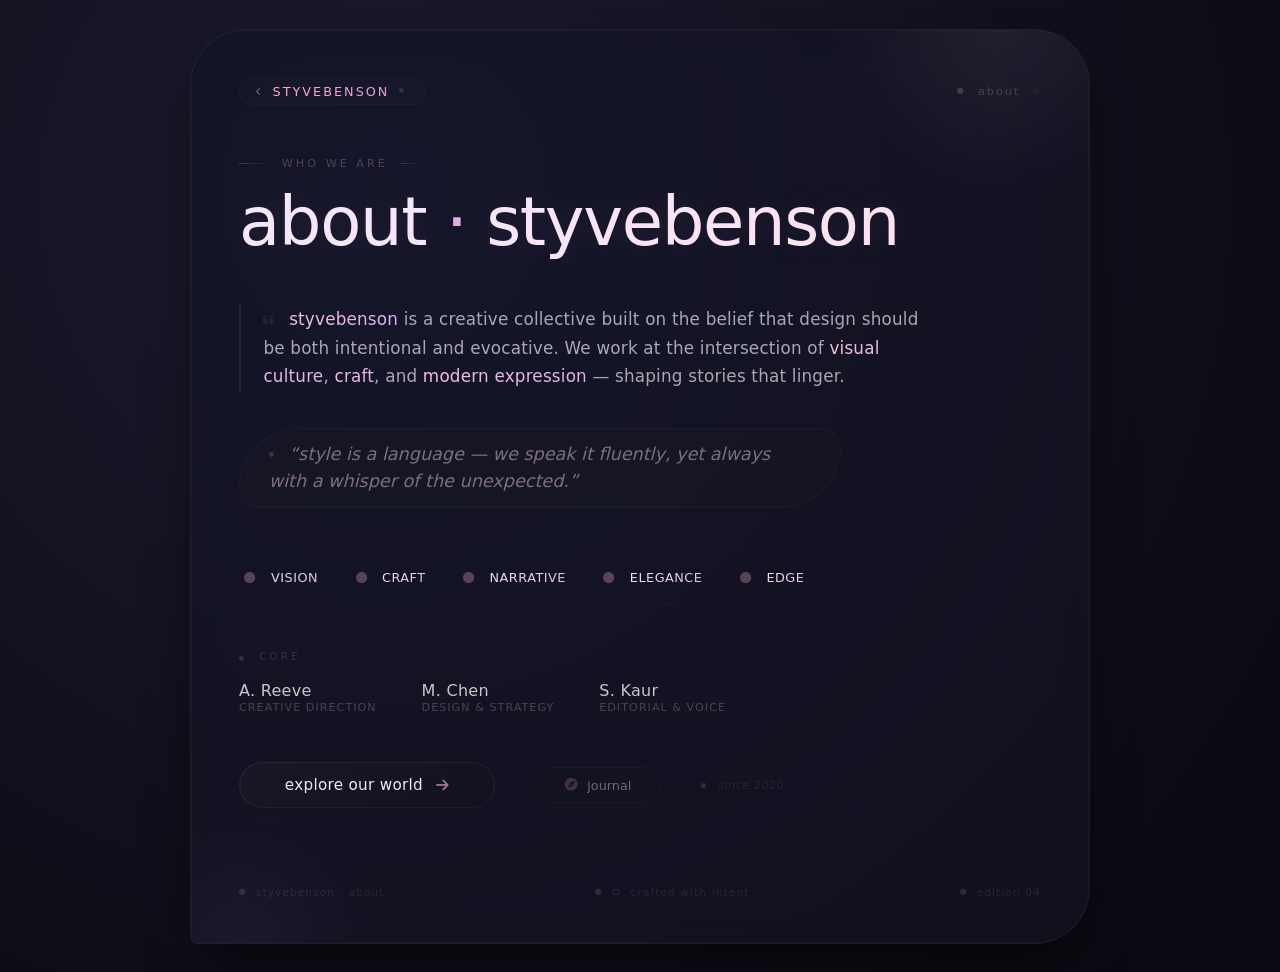
==== about.html @ 96b85b50 "my third website" ====
<!DOCTYPE html>
<html lang="en">
<head>
    <meta charset="UTF-8" />
    <meta name="viewport" content="width=device-width, initial-scale=1.0" />
    <title>styvebenson · about</title>
    <!-- Font Awesome for refined icons -->
    <link rel="stylesheet" href="https://cdnjs.cloudflare.com/ajax/libs/font-awesome/6.0.0-beta3/css/all.min.css" />
    <style>
        * {
            margin: 0;
            padding: 0;
            box-sizing: border-box;
        }

        body {
            font-family: 'Poppins', -apple-system, system-ui, 'Segoe UI', Roboto, sans-serif;
            min-height: 100vh;
            display: flex;
            align-items: center;
            justify-content: center;
            background: #0b0b0e;
            background: radial-gradient(circle at 30% 20%, #1a1a2e, #0a0a12 90%);
            padding: 1.8rem;
        }

        /* main card – glassmorphism, "styvebenson" signature */
        .about-card {
            max-width: 900px;
            width: 100%;
            background: rgba(20, 20, 33, 0.6);
            backdrop-filter: blur(14px) saturate(180%);
            -webkit-backdrop-filter: blur(14px) saturate(180%);
            border-radius: 3.5rem 3.5rem 3.5rem 0.5rem;
            border: 1px solid rgba(255, 215, 215, 0.06);
            box-shadow: 0 30px 60px -20px rgba(0, 0, 0, 0.8), 0 0 0 1px rgba(255, 215, 215, 0.02) inset;
            padding: 3rem 3rem 2.8rem;
            position: relative;
            overflow: hidden;
            animation: floatUp 0.9s cubic-bezier(0.16, 0.8, 0.2, 1) forwards;
            opacity: 0;
            transform: translateY(30px) scale(0.98);
        }

        @keyframes floatUp {
            0% { opacity: 0; transform: translateY(30px) scale(0.98); }
            100% { opacity: 1; transform: translateY(0) scale(1); }
        }

        /* decorative glow – "styvebenson" mood */
        .about-card::before {
            content: '';
            position: absolute;
            top: -20%;
            right: -10%;
            width: 350px;
            height: 350px;
            background: radial-gradient(circle, rgba(255, 180, 200, 0.08) 0%, rgba(255, 100, 150, 0) 70%);
            border-radius: 50%;
            pointer-events: none;
            z-index: 0;
        }

        .about-card::after {
            content: '';
            position: absolute;
            bottom: -15%;
            left: -10%;
            width: 280px;
            height: 280px;
            background: radial-gradient(circle, rgba(180, 150, 255, 0.06) 0%, rgba(100, 80, 200, 0) 70%);
            border-radius: 50%;
            pointer-events: none;
            z-index: 0;
        }

        .about-content {
            position: relative;
            z-index: 2;
        }

        /* ----- navigation / breadcrumb (styvebenson) ----- */
        .nav-instyle {
            display: flex;
            justify-content: space-between;
            align-items: center;
            flex-wrap: wrap;
            gap: 1rem 0.5rem;
            margin-bottom: 2.8rem;
        }

        .brand-home {
            display: inline-flex;
            align-items: center;
            gap: 0.6rem;
            font-size: 0.8rem;
            letter-spacing: 2px;
            text-transform: uppercase;
            color: rgba(255, 210, 210, 0.4);
            background: rgba(255, 255, 255, 0.01);
            padding: 0.3rem 1.2rem 0.3rem 1rem;
            border-radius: 60px;
            border: 1px solid rgba(255, 255, 255, 0.02);
            text-decoration: none;
            transition: all 0.2s ease;
        }

        .brand-home i {
            font-size: 0.6rem;
            color: rgba(255, 180, 180, 0.5);
        }

        .brand-home span {
            background: linear-gradient(135deg, #f7b0c0, #d9a0e0);
            -webkit-background-clip: text;
            -webkit-text-fill-color: transparent;
            font-weight: 500;
        }

        .brand-home:hover {
            background: rgba(255, 255, 255, 0.02);
            border-color: rgba(255, 180, 200, 0.08);
        }

        .page-indicator {
            font-size: 0.7rem;
            letter-spacing: 2px;
            color: rgba(255, 220, 230, 0.2);
            display: flex;
            align-items: center;
            gap: 0.8rem;
        }

        .page-indicator i {
            color: rgba(255, 180, 200, 0.2);
            font-size: 0.4rem;
        }

        /* ----- main about header ----- */
        .about-header {
            margin-bottom: 2.8rem;
        }

        .about-eyebrow {
            display: inline-flex;
            align-items: center;
            gap: 0.8rem;
            font-size: 0.7rem;
            letter-spacing: 3px;
            text-transform: uppercase;
            color: rgba(255, 200, 210, 0.25);
            margin-bottom: 1rem;
        }

        .about-eyebrow .line {
            width: 30px;
            height: 1px;
            background: linear-gradient(90deg, rgba(255, 200, 210, 0.2), transparent);
        }

        .about-title {
            font-size: clamp(2.8rem, 10vw, 4.2rem);
            font-weight: 500;
            line-height: 1.1;
            letter-spacing: -0.02em;
            background: linear-gradient(160deg, #f2e9ff, #ffe2ec);
            -webkit-background-clip: text;
            -webkit-text-fill-color: transparent;
            text-shadow: 0 0 30px rgba(255, 200, 220, 0.1);
            margin-bottom: 0.8rem;
        }

        .about-title i {
            font-style: normal;
            background: linear-gradient(135deg, #ffb3c6, #c8a8ff);
            -webkit-background-clip: text;
            -webkit-text-fill-color: transparent;
        }

        /* ----- description & quote ----- */
        .about-description {
            display: flex;
            flex-direction: column;
            gap: 1.8rem;
            margin: 1.8rem 0 2.4rem 0;
        }

        .about-text {
            font-size: 1.05rem;
            line-height: 1.7;
            color: rgba(240, 230, 235, 0.7);
            font-weight: 300;
            max-width: 85%;
            letter-spacing: 0.2px;
            border-left: 2px solid rgba(255, 200, 210, 0.08);
            padding-left: 1.4rem;
        }

        .about-text strong {
            color: rgba(255, 230, 240, 0.9);
            font-weight: 400;
            background: linear-gradient(135deg, #f7c0d0, #dbb0f0);
            -webkit-background-clip: text;
            -webkit-text-fill-color: transparent;
        }

        .about-quote {
            font-size: 1.1rem;
            line-height: 1.5;
            color: rgba(255, 220, 230, 0.45);
            font-weight: 300;
            font-style: italic;
            max-width: 75%;
            padding: 0.8rem 1.8rem;
            border-radius: 60px 20px 60px 20px;
            background: rgba(255, 255, 255, 0.01);
            border: 1px solid rgba(255, 215, 215, 0.03);
            backdrop-filter: blur(4px);
            margin: 0.5rem 0 0.2rem 0;
        }

        .about-quote i {
            color: rgba(255, 180, 200, 0.2);
            margin-right: 0.6rem;
        }

        /* ----- stat / pillars (styvebenson signature) ----- */
        .pillars {
            display: flex;
            flex-wrap: wrap;
            gap: 1.2rem 2rem;
            margin: 2.2rem 0 2.8rem 0;
            padding: 1.2rem 0;
            border-top: 1px solid rgba(255, 255, 255, 0.02);
            border-bottom: 1px solid rgba(255, 255, 255, 0.02);
        }

        .pillar-item {
            display: flex;
            align-items: center;
            gap: 0.6rem;
            color: rgba(255, 230, 235, 0.5);
            font-size: 0.8rem;
            letter-spacing: 0.5px;
            text-transform: uppercase;
        }

        .pillar-item i {
            color: rgba(255, 180, 200, 0.3);
            font-size: 0.7rem;
            width: 1.4rem;
            text-align: center;
        }

        .pillar-item span {
            background: linear-gradient(135deg, #f0e0e8, #dcc0e8);
            -webkit-background-clip: text;
            -webkit-text-fill-color: transparent;
            font-weight: 400;
        }

        /* ----- team / minimal grid (styvebenson) ----- */
        .team-section {
            margin: 2.4rem 0 1.6rem 0;
        }

        .team-label {
            font-size: 0.65rem;
            letter-spacing: 3px;
            text-transform: uppercase;
            color: rgba(255, 220, 230, 0.15);
            margin-bottom: 1.2rem;
        }

        .team-grid {
            display: flex;
            flex-wrap: wrap;
            gap: 1.8rem 2.8rem;
        }

        .team-member {
            display: flex;
            flex-direction: column;
            gap: 0.1rem;
        }

        .member-name {
            font-size: 1rem;
            color: rgba(255, 240, 245, 0.8);
            font-weight: 400;
            letter-spacing: 0.3px;
        }

        .member-role {
            font-size: 0.7rem;
            color: rgba(255, 200, 210, 0.25);
            letter-spacing: 1px;
            text-transform: uppercase;
        }

        /* ----- action / cta (styvebenson) ----- */
        .about-action {
            margin-top: 3rem;
            display: flex;
            flex-wrap: wrap;
            align-items: center;
            gap: 1.8rem 2.5rem;
        }

        .btn-about {
            background: rgba(255, 215, 225, 0.03);
            backdrop-filter: blur(8px);
            border: 1px solid rgba(255, 215, 215, 0.08);
            padding: 0.8rem 2.8rem;
            border-radius: 80px;
            font-size: 0.95rem;
            font-weight: 400;
            letter-spacing: 0.3px;
            color: #f4eaf0;
            display: inline-flex;
            align-items: center;
            gap: 0.8rem;
            transition: all 0.25s ease;
            cursor: pointer;
            text-decoration: none;
            background: linear-gradient(145deg, rgba(40, 30, 50, 0.4), rgba(20, 15, 30, 0.5));
            border-bottom: 1px solid rgba(255, 200, 210, 0.05);
        }

        .btn-about i {
            font-size: 0.9rem;
            color: rgba(255, 180, 200, 0.6);
            transition: transform 0.2s ease;
        }

        .btn-about:hover {
            background: rgba(60, 45, 70, 0.4);
            border-color: rgba(255, 200, 210, 0.15);
            box-shadow: 0 8px 28px -8px #00000066, 0 0 0 1px rgba(255, 200, 210, 0.05) inset;
            transform: scale(1.01);
            color: #fff;
        }

        .btn-about:hover i {
            transform: translateX(4px);
            color: rgba(255, 200, 220, 0.9);
        }

        .btn-about-outline {
            background: transparent;
            border: 1px solid rgba(255, 255, 255, 0.03);
            padding: 0.6rem 1.8rem;
            border-radius: 80px;
            font-size: 0.8rem;
            color: rgba(255, 235, 240, 0.4);
            display: inline-flex;
            align-items: center;
            gap: 0.6rem;
            transition: all 0.2s ease;
            cursor: pointer;
            text-decoration: none;
            backdrop-filter: blur(4px);
        }

        .btn-about-outline i {
            color: rgba(255, 180, 200, 0.2);
        }

        .btn-about-outline:hover {
            background: rgba(255, 255, 255, 0.01);
            border-color: rgba(255, 200, 210, 0.08);
            color: rgba(255, 240, 245, 0.6);
        }

        /* ----- footer meta ----- */
        .about-meta {
            margin-top: 3.2rem;
            font-size: 0.65rem;
            letter-spacing: 1.2px;
            color: rgba(255, 220, 230, 0.1);
            border-top: 1px solid rgba(255, 255, 255, 0.01);
            padding-top: 1.6rem;
            display: flex;
            justify-content: space-between;
            flex-wrap: wrap;
            gap: 0.5rem;
        }

        .about-meta span {
            display: inline-flex;
            align-items: center;
            gap: 0.6rem;
        }

        .about-meta i {
            font-size: 0.4rem;
            color: rgba(255, 180, 200, 0.15);
        }

        /* ----- responsive adjustments ----- */
        @media (max-width: 650px) {
            .about-card {
                padding: 2rem 1.5rem;
                border-radius: 2.8rem 2.8rem 2.8rem 0.5rem;
            }
            .about-text {
                max-width: 100%;
                padding-left: 0.8rem;
                font-size: 1rem;
            }
            .about-quote {
                max-width: 100%;
                padding: 0.6rem 1.2rem;
                font-size: 1rem;
            }
            .about-title {
                font-size: 2.8rem;
            }
            .nav-instyle {
                flex-direction: column;
                align-items: flex-start;
                gap: 0.5rem;
            }
            .pillars {
                gap: 1rem;
            }
            .team-grid {
                gap: 1.2rem;
            }
            .about-action {
                flex-direction: column;
                align-items: flex-start;
                width: 100%;
            }
            .btn-about {
                width: 100%;
                justify-content: center;
            }
            .about-meta {
                flex-direction: column;
                align-items: flex-start;
            }
        }

        /* tiny glow dot */
        .glow-dot {
            display: inline-block;
            width: 5px;
            height: 5px;
            background: rgba(255, 180, 200, 0.15);
            border-radius: 50%;
            margin-right: 4px;
            box-shadow: 0 0 10px rgba(255, 180, 200, 0.1);
        }
    </style>
</head>
<body>
    <div class="about-card">
        <div class="about-content">

            <!-- navigation / breadcrumb -->
            <div class="nav-instyle">
                <a href="#" class="brand-home" style="cursor: pointer;">
                    <i class="fas fa-chevron-left" style="font-size: 0.5rem;"></i>
                    <span>styvebenson</span>
                    <i class="fas fa-circle" style="font-size: 0.3rem; opacity: 0.3;"></i>
                </a>
                <div class="page-indicator">
                    <i class="fas fa-circle"></i> about
                    <i class="fas fa-circle" style="opacity: 0.2;"></i>
                </div>
            </div>

            <!-- header -->
            <div class="about-header">
                <div class="about-eyebrow">
                    <span class="line"></span>
                    <span>who we are</span>
                    <span class="line" style="width: 20px;"></span>
                </div>
                <h1 class="about-title">
                    about <i>·</i> styvebenson
                </h1>
            </div>

            <!-- description & quote -->
            <div class="about-description">
                <div class="about-text">
                    <i class="fas fa-quote-left" style="opacity: 0.1; margin-right: 8px; font-size: 0.8rem;"></i>
                    <strong>styvebenson</strong> is a creative collective built on the belief that design should be both 
                    intentional and evocative. We work at the intersection of <strong>visual culture</strong>, 
                    <strong>craft</strong>, and <strong>modern expression</strong> — shaping stories that linger.
                </div>
                <div class="about-quote">
                    <i class="fas fa-circle" style="font-size: 0.3rem; vertical-align: middle;"></i>
                    “style is a language — we speak it fluently, yet always with a whisper of the unexpected.”
                </div>
            </div>

            <!-- pillars / style markers -->
            <div class="pillars">
                <div class="pillar-item"><i class="fas fa-circle"></i> <span>vision</span></div>
                <div class="pillar-item"><i class="fas fa-circle"></i> <span>craft</span></div>
                <div class="pillar-item"><i class="fas fa-circle"></i> <span>narrative</span></div>
                <div class="pillar-item"><i class="fas fa-circle"></i> <span>elegance</span></div>
                <div class="pillar-item"><i class="fas fa-circle"></i> <span>edge</span></div>
            </div>

            <!-- team (minimal) -->
            <div class="team-section">
                <div class="team-label">
                    <i class="fas fa-circle" style="font-size: 0.3rem; margin-right: 6px;"></i> core
                </div>
                <div class="team-grid">
                    <div class="team-member">
                        <span class="member-name">A. Reeve</span>
                        <span class="member-role">creative direction</span>
                    </div>
                    <div class="team-member">
                        <span class="member-name">M. Chen</span>
                        <span class="member-role">design & strategy</span>
                    </div>
                    <div class="team-member">
                        <span class="member-name">S. Kaur</span>
                        <span class="member-role">editorial & voice</span>
                    </div>
                </div>
            </div>

            <!-- action -->
            <div class="about-action">
                <a href="#" class="btn-about" style="cursor: pointer;">
                    <span>explore our world</span>
                    <i class="fas fa-arrow-right"></i>
                </a>
                <a href="#" class="btn-about-outline" style="cursor: pointer;">
                    <i class="fas fa-compass"></i> journal
                </a>
                <span style="display: flex; align-items: center; gap: 8px; font-size: 0.7rem; color: rgba(255,255,255,0.08); letter-spacing: 0.5px;">
                    <span class="glow-dot"></span> since 2020
                </span>
            </div>

            <!-- meta -->
            <div class="about-meta">
                <span><i class="fas fa-circle"></i> styvebenson · about</span>
                <span><i class="fas fa-circle"></i> <i class="far fa-heart" style="font-size: 0.5rem;"></i> crafted with intent</span>
                <span><i class="fas fa-circle"></i> edition 04</span>
            </div>

        </div>
    </div>
</body>
</html>
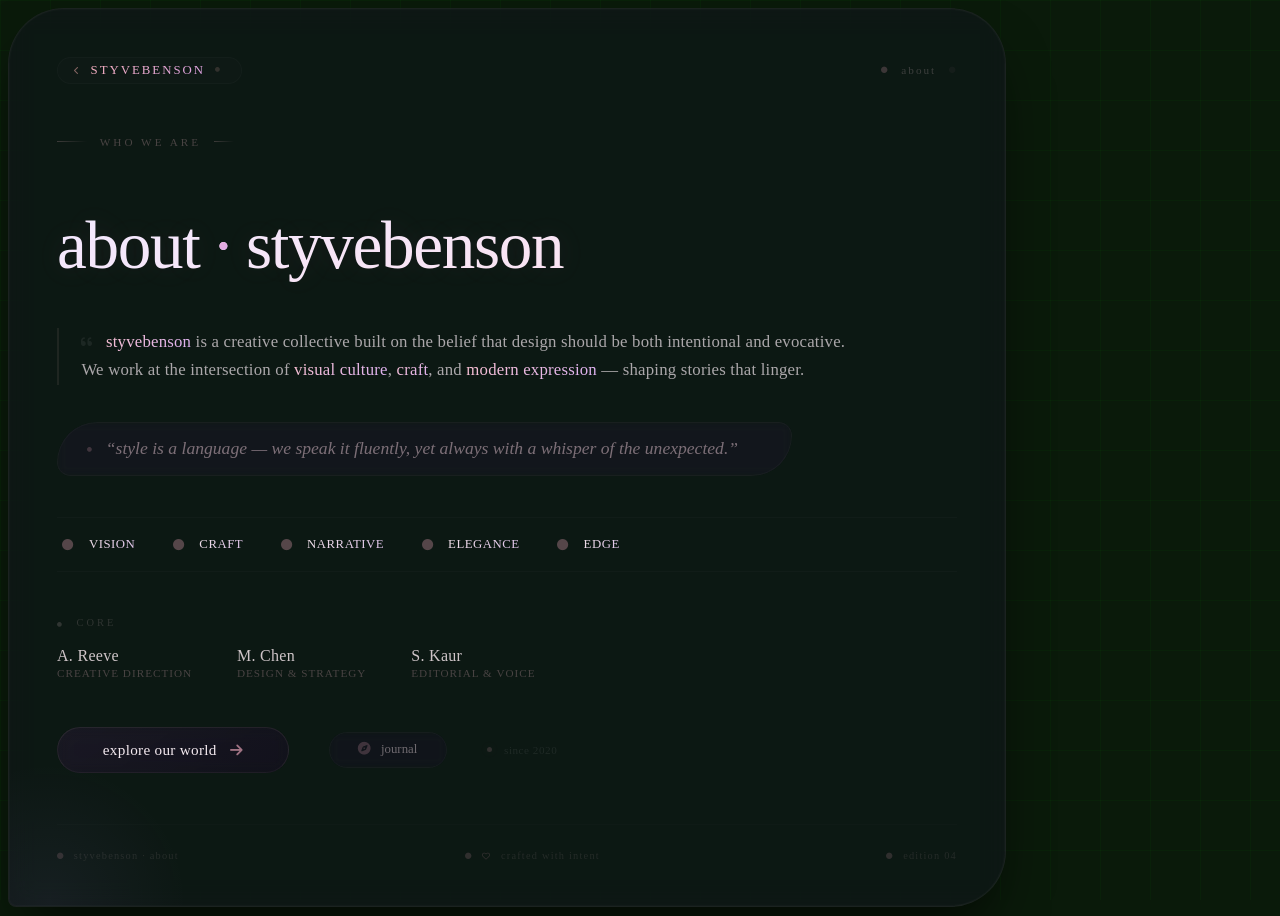
==== commit e488a61b: "update new files" ====
--- a/about.html
+++ b/about.html
@@ -6,453 +6,7 @@
     <title>styvebenson · about</title>
     <!-- Font Awesome for refined icons -->
     <link rel="stylesheet" href="https://cdnjs.cloudflare.com/ajax/libs/font-awesome/6.0.0-beta3/css/all.min.css" />
-    <style>
-        * {
-            margin: 0;
-            padding: 0;
-            box-sizing: border-box;
-        }
-
-        body {
-            font-family: 'Poppins', -apple-system, system-ui, 'Segoe UI', Roboto, sans-serif;
-            min-height: 100vh;
-            display: flex;
-            align-items: center;
-            justify-content: center;
-            background: #0b0b0e;
-            background: radial-gradient(circle at 30% 20%, #1a1a2e, #0a0a12 90%);
-            padding: 1.8rem;
-        }
-
-        /* main card – glassmorphism, "styvebenson" signature */
-        .about-card {
-            max-width: 900px;
-            width: 100%;
-            background: rgba(20, 20, 33, 0.6);
-            backdrop-filter: blur(14px) saturate(180%);
-            -webkit-backdrop-filter: blur(14px) saturate(180%);
-            border-radius: 3.5rem 3.5rem 3.5rem 0.5rem;
-            border: 1px solid rgba(255, 215, 215, 0.06);
-            box-shadow: 0 30px 60px -20px rgba(0, 0, 0, 0.8), 0 0 0 1px rgba(255, 215, 215, 0.02) inset;
-            padding: 3rem 3rem 2.8rem;
-            position: relative;
-            overflow: hidden;
-            animation: floatUp 0.9s cubic-bezier(0.16, 0.8, 0.2, 1) forwards;
-            opacity: 0;
-            transform: translateY(30px) scale(0.98);
-        }
-
-        @keyframes floatUp {
-            0% { opacity: 0; transform: translateY(30px) scale(0.98); }
-            100% { opacity: 1; transform: translateY(0) scale(1); }
-        }
-
-        /* decorative glow – "styvebenson" mood */
-        .about-card::before {
-            content: '';
-            position: absolute;
-            top: -20%;
-            right: -10%;
-            width: 350px;
-            height: 350px;
-            background: radial-gradient(circle, rgba(255, 180, 200, 0.08) 0%, rgba(255, 100, 150, 0) 70%);
-            border-radius: 50%;
-            pointer-events: none;
-            z-index: 0;
-        }
-
-        .about-card::after {
-            content: '';
-            position: absolute;
-            bottom: -15%;
-            left: -10%;
-            width: 280px;
-            height: 280px;
-            background: radial-gradient(circle, rgba(180, 150, 255, 0.06) 0%, rgba(100, 80, 200, 0) 70%);
-            border-radius: 50%;
-            pointer-events: none;
-            z-index: 0;
-        }
-
-        .about-content {
-            position: relative;
-            z-index: 2;
-        }
-
-        /* ----- navigation / breadcrumb (styvebenson) ----- */
-        .nav-instyle {
-            display: flex;
-            justify-content: space-between;
-            align-items: center;
-            flex-wrap: wrap;
-            gap: 1rem 0.5rem;
-            margin-bottom: 2.8rem;
-        }
-
-        .brand-home {
-            display: inline-flex;
-            align-items: center;
-            gap: 0.6rem;
-            font-size: 0.8rem;
-            letter-spacing: 2px;
-            text-transform: uppercase;
-            color: rgba(255, 210, 210, 0.4);
-            background: rgba(255, 255, 255, 0.01);
-            padding: 0.3rem 1.2rem 0.3rem 1rem;
-            border-radius: 60px;
-            border: 1px solid rgba(255, 255, 255, 0.02);
-            text-decoration: none;
-            transition: all 0.2s ease;
-        }
-
-        .brand-home i {
-            font-size: 0.6rem;
-            color: rgba(255, 180, 180, 0.5);
-        }
-
-        .brand-home span {
-            background: linear-gradient(135deg, #f7b0c0, #d9a0e0);
-            -webkit-background-clip: text;
-            -webkit-text-fill-color: transparent;
-            font-weight: 500;
-        }
-
-        .brand-home:hover {
-            background: rgba(255, 255, 255, 0.02);
-            border-color: rgba(255, 180, 200, 0.08);
-        }
-
-        .page-indicator {
-            font-size: 0.7rem;
-            letter-spacing: 2px;
-            color: rgba(255, 220, 230, 0.2);
-            display: flex;
-            align-items: center;
-            gap: 0.8rem;
-        }
-
-        .page-indicator i {
-            color: rgba(255, 180, 200, 0.2);
-            font-size: 0.4rem;
-        }
-
-        /* ----- main about header ----- */
-        .about-header {
-            margin-bottom: 2.8rem;
-        }
-
-        .about-eyebrow {
-            display: inline-flex;
-            align-items: center;
-            gap: 0.8rem;
-            font-size: 0.7rem;
-            letter-spacing: 3px;
-            text-transform: uppercase;
-            color: rgba(255, 200, 210, 0.25);
-            margin-bottom: 1rem;
-        }
-
-        .about-eyebrow .line {
-            width: 30px;
-            height: 1px;
-            background: linear-gradient(90deg, rgba(255, 200, 210, 0.2), transparent);
-        }
-
-        .about-title {
-            font-size: clamp(2.8rem, 10vw, 4.2rem);
-            font-weight: 500;
-            line-height: 1.1;
-            letter-spacing: -0.02em;
-            background: linear-gradient(160deg, #f2e9ff, #ffe2ec);
-            -webkit-background-clip: text;
-            -webkit-text-fill-color: transparent;
-            text-shadow: 0 0 30px rgba(255, 200, 220, 0.1);
-            margin-bottom: 0.8rem;
-        }
-
-        .about-title i {
-            font-style: normal;
-            background: linear-gradient(135deg, #ffb3c6, #c8a8ff);
-            -webkit-background-clip: text;
-            -webkit-text-fill-color: transparent;
-        }
-
-        /* ----- description & quote ----- */
-        .about-description {
-            display: flex;
-            flex-direction: column;
-            gap: 1.8rem;
-            margin: 1.8rem 0 2.4rem 0;
-        }
-
-        .about-text {
-            font-size: 1.05rem;
-            line-height: 1.7;
-            color: rgba(240, 230, 235, 0.7);
-            font-weight: 300;
-            max-width: 85%;
-            letter-spacing: 0.2px;
-            border-left: 2px solid rgba(255, 200, 210, 0.08);
-            padding-left: 1.4rem;
-        }
-
-        .about-text strong {
-            color: rgba(255, 230, 240, 0.9);
-            font-weight: 400;
-            background: linear-gradient(135deg, #f7c0d0, #dbb0f0);
-            -webkit-background-clip: text;
-            -webkit-text-fill-color: transparent;
-        }
-
-        .about-quote {
-            font-size: 1.1rem;
-            line-height: 1.5;
-            color: rgba(255, 220, 230, 0.45);
-            font-weight: 300;
-            font-style: italic;
-            max-width: 75%;
-            padding: 0.8rem 1.8rem;
-            border-radius: 60px 20px 60px 20px;
-            background: rgba(255, 255, 255, 0.01);
-            border: 1px solid rgba(255, 215, 215, 0.03);
-            backdrop-filter: blur(4px);
-            margin: 0.5rem 0 0.2rem 0;
-        }
-
-        .about-quote i {
-            color: rgba(255, 180, 200, 0.2);
-            margin-right: 0.6rem;
-        }
-
-        /* ----- stat / pillars (styvebenson signature) ----- */
-        .pillars {
-            display: flex;
-            flex-wrap: wrap;
-            gap: 1.2rem 2rem;
-            margin: 2.2rem 0 2.8rem 0;
-            padding: 1.2rem 0;
-            border-top: 1px solid rgba(255, 255, 255, 0.02);
-            border-bottom: 1px solid rgba(255, 255, 255, 0.02);
-        }
-
-        .pillar-item {
-            display: flex;
-            align-items: center;
-            gap: 0.6rem;
-            color: rgba(255, 230, 235, 0.5);
-            font-size: 0.8rem;
-            letter-spacing: 0.5px;
-            text-transform: uppercase;
-        }
-
-        .pillar-item i {
-            color: rgba(255, 180, 200, 0.3);
-            font-size: 0.7rem;
-            width: 1.4rem;
-            text-align: center;
-        }
-
-        .pillar-item span {
-            background: linear-gradient(135deg, #f0e0e8, #dcc0e8);
-            -webkit-background-clip: text;
-            -webkit-text-fill-color: transparent;
-            font-weight: 400;
-        }
-
-        /* ----- team / minimal grid (styvebenson) ----- */
-        .team-section {
-            margin: 2.4rem 0 1.6rem 0;
-        }
-
-        .team-label {
-            font-size: 0.65rem;
-            letter-spacing: 3px;
-            text-transform: uppercase;
-            color: rgba(255, 220, 230, 0.15);
-            margin-bottom: 1.2rem;
-        }
-
-        .team-grid {
-            display: flex;
-            flex-wrap: wrap;
-            gap: 1.8rem 2.8rem;
-        }
-
-        .team-member {
-            display: flex;
-            flex-direction: column;
-            gap: 0.1rem;
-        }
-
-        .member-name {
-            font-size: 1rem;
-            color: rgba(255, 240, 245, 0.8);
-            font-weight: 400;
-            letter-spacing: 0.3px;
-        }
-
-        .member-role {
-            font-size: 0.7rem;
-            color: rgba(255, 200, 210, 0.25);
-            letter-spacing: 1px;
-            text-transform: uppercase;
-        }
-
-        /* ----- action / cta (styvebenson) ----- */
-        .about-action {
-            margin-top: 3rem;
-            display: flex;
-            flex-wrap: wrap;
-            align-items: center;
-            gap: 1.8rem 2.5rem;
-        }
-
-        .btn-about {
-            background: rgba(255, 215, 225, 0.03);
-            backdrop-filter: blur(8px);
-            border: 1px solid rgba(255, 215, 215, 0.08);
-            padding: 0.8rem 2.8rem;
-            border-radius: 80px;
-            font-size: 0.95rem;
-            font-weight: 400;
-            letter-spacing: 0.3px;
-            color: #f4eaf0;
-            display: inline-flex;
-            align-items: center;
-            gap: 0.8rem;
-            transition: all 0.25s ease;
-            cursor: pointer;
-            text-decoration: none;
-            background: linear-gradient(145deg, rgba(40, 30, 50, 0.4), rgba(20, 15, 30, 0.5));
-            border-bottom: 1px solid rgba(255, 200, 210, 0.05);
-        }
-
-        .btn-about i {
-            font-size: 0.9rem;
-            color: rgba(255, 180, 200, 0.6);
-            transition: transform 0.2s ease;
-        }
-
-        .btn-about:hover {
-            background: rgba(60, 45, 70, 0.4);
-            border-color: rgba(255, 200, 210, 0.15);
-            box-shadow: 0 8px 28px -8px #00000066, 0 0 0 1px rgba(255, 200, 210, 0.05) inset;
-            transform: scale(1.01);
-            color: #fff;
-        }
-
-        .btn-about:hover i {
-            transform: translateX(4px);
-            color: rgba(255, 200, 220, 0.9);
-        }
-
-        .btn-about-outline {
-            background: transparent;
-            border: 1px solid rgba(255, 255, 255, 0.03);
-            padding: 0.6rem 1.8rem;
-            border-radius: 80px;
-            font-size: 0.8rem;
-            color: rgba(255, 235, 240, 0.4);
-            display: inline-flex;
-            align-items: center;
-            gap: 0.6rem;
-            transition: all 0.2s ease;
-            cursor: pointer;
-            text-decoration: none;
-            backdrop-filter: blur(4px);
-        }
-
-        .btn-about-outline i {
-            color: rgba(255, 180, 200, 0.2);
-        }
-
-        .btn-about-outline:hover {
-            background: rgba(255, 255, 255, 0.01);
-            border-color: rgba(255, 200, 210, 0.08);
-            color: rgba(255, 240, 245, 0.6);
-        }
-
-        /* ----- footer meta ----- */
-        .about-meta {
-            margin-top: 3.2rem;
-            font-size: 0.65rem;
-            letter-spacing: 1.2px;
-            color: rgba(255, 220, 230, 0.1);
-            border-top: 1px solid rgba(255, 255, 255, 0.01);
-            padding-top: 1.6rem;
-            display: flex;
-            justify-content: space-between;
-            flex-wrap: wrap;
-            gap: 0.5rem;
-        }
-
-        .about-meta span {
-            display: inline-flex;
-            align-items: center;
-            gap: 0.6rem;
-        }
-
-        .about-meta i {
-            font-size: 0.4rem;
-            color: rgba(255, 180, 200, 0.15);
-        }
-
-        /* ----- responsive adjustments ----- */
-        @media (max-width: 650px) {
-            .about-card {
-                padding: 2rem 1.5rem;
-                border-radius: 2.8rem 2.8rem 2.8rem 0.5rem;
-            }
-            .about-text {
-                max-width: 100%;
-                padding-left: 0.8rem;
-                font-size: 1rem;
-            }
-            .about-quote {
-                max-width: 100%;
-                padding: 0.6rem 1.2rem;
-                font-size: 1rem;
-            }
-            .about-title {
-                font-size: 2.8rem;
-            }
-            .nav-instyle {
-                flex-direction: column;
-                align-items: flex-start;
-                gap: 0.5rem;
-            }
-            .pillars {
-                gap: 1rem;
-            }
-            .team-grid {
-                gap: 1.2rem;
-            }
-            .about-action {
-                flex-direction: column;
-                align-items: flex-start;
-                width: 100%;
-            }
-            .btn-about {
-                width: 100%;
-                justify-content: center;
-            }
-            .about-meta {
-                flex-direction: column;
-                align-items: flex-start;
-            }
-        }
-
-        /* tiny glow dot */
-        .glow-dot {
-            display: inline-block;
-            width: 5px;
-            height: 5px;
-            background: rgba(255, 180, 200, 0.15);
-            border-radius: 50%;
-            margin-right: 4px;
-            box-shadow: 0 0 10px rgba(255, 180, 200, 0.1);
-        }
-    </style>
+    <link rel="stylesheet" href="./CSSfiles/index.css" />
 </head>
 <body>
     <div class="about-card">
--- a/CSSfiles/index.css
+++ b/CSSfiles/index.css
@@ -0,0 +1,1561 @@
+is it true that the epl match one is always fixture with the team that won it the previous year
+EPL Schedule
+
+Coventry City
+
+Arsenal FC
+
+Friday
+
+9:00 PM
+
+Manchester United
+
+Hull City
+
+Saturday
+
+1:30 PM
+
+Crystal Palace
+
+Everton FC
+
+Saturday
+
+4:00 PM
+
+Sunderland AFC
+
+Ipswich Town
+
+Saturday
+
+4:00 PM
+
+Show more
+Give feedback
+
+Not exactly. There is no rule that the Premier League champion must play in the first match of the new season.
+
+What is true is that the fixture list often gives the defending champion a Matchweek 1 game, just like every other club. The opponent is decided by the Premier League fixture-generation process, not because they won the previous season.
+
+For example, for 2026/27, Arsenal won the 2025/26 title, and Arsenal's opening match is against Coventry City.
+
+So:
+
+🏆 Previous champion → plays in Matchweek 1
+❌ Previous champion → doesn't automatically play the "first match" of the whole season
+❌ They don't necessarily play a particular type of team
+🎲 The opponent is determined when the fixtures are generated.
+
+If by "match one" you mean the very first game shown on the fixture list, then no, the defending champion isn't always that team.
+
+Pasted code.css
+File
+u see that my css file when i linked it to the respectives .html files it would work properly ohh my problem now is that when i will open open it in an intergrated broser to check every will be okay my problem is that the files is not in order it is in disorder form can you pls arrange that my code so it should be in order please bcs it is in disorder
+
+Yes bro 👍 I checked your CSS file. The main problem is not that your CSS is badly written — it is that you have three different page styles mixed together, and some rules such as *, body, .contact-info, and @keyframes are repeated.
+
+For example, your file has another body definition around line 537 and another around line 994, so the later rules can override the earlier homepage design.
+
+I reorganized it into this order:
+
+Global reset + Homepage
+Contact page
+About page
+Responsive styles
+Scrollbar
+Removed unnecessary duplicate global rules
+Prevented the Contact/About body styling from interfering with the homepage
+Prevented the Contact page's .contact-info styling from accidentally overriding the homepage version.
+Download the organized CSS
+
+Download the cleaned and organized CSS file
+
+Important
+
+Replace your current CSS file with this new one, but keep the same filename/path that your HTML files are linking to.
+
+For example, if your HTML currently has:
+
+<link rel="stylesheet" href="style.css">
+
+then either rename the new file to style.css, or copy its contents into your existing style.css.
+
+Your HTML files do not necessarily need to be changed just because we organized the CSS.
+
+If you want, you can also 
+send me your index.html, about.html, and contact.html, and I can 
+check the three HTML files together with this CSS to make sure everything is properly connected and ordered when you open it in the VS Code integrated browser. 
+
+portfolio_clean_organized.css
+Code
+
+Library
+/
+portfolio_clean_organized.css
+/*
+=========================================================
+STYVE BENSON PORTFOLIO
+CLEAN / ORGANIZED STYLESHEET
+=========================================================
+
+Structure:
+1. Global reset + homepage
+2. Contact page
+3. About page
+4. Responsive rules
+5. Scrollbar
+
+The original file contained repeated * and body rules.
+Those have been organized so the three page designs
+do not overwrite each other.
+=========================================================
+*/
+
+/* =========================================================
+   1. GLOBAL RESET + HOMEPAGE
+   ========================================================= */
+
+* {
+    margin: 0;
+    padding: 0;
+    box-sizing: border-box;
+    font-family: 'Poppins', sans-serif;
+}
+
+body {
+    background: #0a1a0a;
+    color: #e0e0e0;
+    min-height: 100vh;
+}
+
+/* Grid Background Effect */
+body::before {
+    content: '';
+    position: fixed;
+    top: 0;
+    left: 0;
+    width: 100%;
+    height: 100%;
+    background-image: 
+        linear-gradient(rgba(0, 255, 0, 0.03) 1px, transparent 1px),
+        linear-gradient(90deg, rgba(0, 255, 0, 0.03) 1px, transparent 1px);
+    background-size: 50px 50px;
+    pointer-events: none;
+    z-index: 0;
+}
+
+/* Navigation */
+nav {
+    position: sticky;
+    top: 0;
+    display: flex;
+    justify-content: space-between;
+    align-items: center;
+    padding: 18px 8%;
+    background: rgba(10, 26, 10, 0.95);
+    backdrop-filter: blur(10px);
+    border-bottom: 2px solid rgba(255, 0, 0, 0.3);
+    box-shadow: 0 0 30px rgba(255, 0, 0, 0.1);
+    z-index: 1000;
+}
+
+nav h2 {
+    color: #00ff41;
+    font-weight: 800;
+    font-size: 1.5rem;
+    text-shadow: 0 0 20px rgba(0, 255, 65, 0.3);
+}
+
+nav ul {
+    display: flex;
+    list-style: none;
+    gap: 30px;
+}
+
+nav a {
+    text-decoration: none;
+    color: #e0e0e0;
+    font-weight: 600;
+    transition: all 0.3s ease;
+    position: relative;
+}
+
+nav a::after {
+    content: '';
+    position: absolute;
+    bottom: -5px;
+    left: 0;
+    width: 0;
+    height: 2px;
+    background: #ff0040;
+    transition: width 0.3s ease;
+    box-shadow: 0 0 15px rgba(255, 0, 64, 0.5);
+}
+
+nav a:hover {
+    color: #ff0040;
+}
+
+nav a:hover::after {
+    width: 100%;
+}
+
+/* Hero Section */
+.hero {
+    min-height: 90vh;
+    display: flex;
+    flex-direction: column;
+    justify-content: center;
+    align-items: center;
+    text-align: center;
+    padding: 40px 20px;
+    position: relative;
+    z-index: 1;
+    background: radial-gradient(ellipse at center, rgba(0, 255, 65, 0.05) 0%, transparent 70%);
+}
+
+/* Profile Image */
+.profile-image {
+    width: 150px;
+    height: 150px;
+    border-radius: 50%;
+    border: 3px solid #ff0040;
+    box-shadow: 0 0 40px rgba(255, 0, 64, 0.3);
+    margin-bottom: 20px;
+    object-fit: cover;
+    background: #0a1a0a;
+    transition: all 0.3s ease;
+}
+
+.profile-image:hover {
+    transform: scale(1.05);
+    box-shadow: 0 0 60px rgba(255, 0, 64, 0.5);
+}
+
+.hero h1 {
+    font-size: 3.5rem;
+    font-weight: 800;
+    color: #00ff41;
+    text-shadow: 0 0 40px rgba(0, 255, 65, 0.2);
+    margin-bottom: 5px;
+}
+
+.hero .subtitle {
+    font-size: 1.4rem;
+    color: #ff0040;
+    font-weight: 600;
+    text-shadow: 0 0 30px rgba(255, 0, 64, 0.3);
+    margin-bottom: 5px;
+}
+
+.hero .university {
+    font-size: 1rem;
+    color: #b0b0b0;
+    margin-bottom: 15px;
+}
+
+.hero p {
+    max-width: 760px;
+    margin: 15px 0;
+    line-height: 1.8;
+    font-size: 1.05rem;
+    color: #b0b0b0;
+}
+
+/* Tech Stack Tags */
+.tech-tags {
+    display: flex;
+    flex-wrap: wrap;
+    justify-content: center;
+    gap: 12px;
+    margin: 20px 0;
+}
+
+.tech-tag {
+    background: rgba(0, 255, 65, 0.08);
+    border: 1px solid rgba(0, 255, 65, 0.2);
+    color: #00ff41;
+    padding: 8px 20px;
+    border-radius: 30px;
+    font-size: 0.9rem;
+    font-weight: 600;
+    transition: all 0.3s ease;
+    text-shadow: 0 0 10px rgba(0, 255, 65, 0.1);
+}
+
+.tech-tag:hover {
+    background: rgba(255, 0, 64, 0.15);
+    border-color: #ff0040;
+    color: #ff0040;
+    transform: translateY(-3px);
+    box-shadow: 0 5px 20px rgba(255, 0, 64, 0.2);
+}
+
+/* Buttons */
+.btn-group {
+    display: flex;
+    gap: 20px;
+    flex-wrap: wrap;
+    justify-content: center;
+    margin-top: 10px;
+}
+
+.btn {
+    padding: 14px 35px;
+    border-radius: 40px;
+    text-decoration: none;
+    font-weight: 700;
+    transition: all 0.3s ease;
+    position: relative;
+    overflow: hidden;
+}
+
+.btn-primary {
+    background: #ff0040;
+    color: #fff;
+    box-shadow: 0 0 30px rgba(255, 0, 64, 0.3);
+}
+
+.btn-primary:hover {
+    transform: translateY(-3px);
+    box-shadow: 0 0 50px rgba(255, 0, 64, 0.5);
+    background: #ff1a4a;
+}
+
+.btn-secondary {
+    background: transparent;
+    color: #00ff41;
+    border: 2px solid #00ff41;
+}
+
+.btn-secondary:hover {
+    background: rgba(0, 255, 65, 0.1);
+    transform: translateY(-3px);
+    box-shadow: 0 0 30px rgba(0, 255, 65, 0.2);
+}
+
+/* Container */
+.container {
+    width: min(1100px, 90%);
+    margin: 60px auto;
+    position: relative;
+    z-index: 1;
+}
+
+/* Cards */
+.card {
+    background: rgba(10, 26, 10, 0.9);
+    padding: 40px;
+    border-radius: 16px;
+    border: 1px solid rgba(0, 255, 65, 0.1);
+    box-shadow: 0 10px 40px rgba(0, 0, 0, 0.5);
+    backdrop-filter: blur(10px);
+    transition: all 0.3s ease;
+}
+
+.card:hover {
+    border-color: rgba(255, 0, 64, 0.3);
+    box-shadow: 0 10px 50px rgba(255, 0, 64, 0.1);
+}
+
+.card h2 {
+    color: #00ff41;
+    font-size: 2rem;
+    margin-bottom: 20px;
+    text-shadow: 0 0 20px rgba(0, 255, 65, 0.1);
+}
+
+.card p {
+    color: #b0b0b0;
+    line-height: 1.8;
+    margin-bottom: 12px;
+}
+
+.card strong {
+    color: #ff0040;
+}
+
+/* Skills & Education Grid */
+.info-grid {
+    display: grid;
+    grid-template-columns: 1fr 1fr;
+    gap: 30px;
+    margin-top: 40px;
+}
+
+@media (max-width: 768px) {
+    .info-grid {
+        grid-template-columns: 1fr;
+    }
+}
+
+.info-section {
+    background: rgba(10, 26, 10, 0.8);
+    padding: 30px;
+    border-radius: 14px;
+    border: 1px solid rgba(0, 255, 65, 0.08);
+    transition: all 0.3s ease;
+}
+
+.info-section:hover {
+    border-color: rgba(255, 0, 64, 0.2);
+    box-shadow: 0 5px 30px rgba(255, 0, 64, 0.05);
+}
+
+.info-section h3 {
+    color: #ff0040;
+    font-size: 1.3rem;
+    margin-bottom: 15px;
+    text-shadow: 0 0 20px rgba(255, 0, 64, 0.2);
+}
+
+.info-section ul {
+    list-style: none;
+}
+
+.info-section ul li {
+    padding: 8px 0;
+    color: #c0c0c0;
+    border-bottom: 1px solid rgba(255, 255, 255, 0.05);
+    display: flex;
+    align-items: center;
+    gap: 10px;
+}
+
+.info-section ul li::before {
+    content: '▸';
+    color: #00ff41;
+    font-weight: bold;
+}
+
+.info-section ul li:last-child {
+    border-bottom: none;
+}
+
+/* Contact Section */
+.contact-info {
+    display: grid;
+    grid-template-columns: repeat(auto-fit, minmax(200px, 1fr));
+    gap: 20px;
+    margin-top: 20px;
+}
+
+.contact-item {
+    background: rgba(10, 26, 10, 0.8);
+    padding: 20px;
+    border-radius: 12px;
+    border: 1px solid rgba(0, 255, 65, 0.08);
+    text-align: center;
+    transition: all 0.3s ease;
+}
+
+.contact-item:hover {
+    border-color: rgba(255, 0, 64, 0.3);
+    transform: translateY(-5px);
+    box-shadow: 0 5px 30px rgba(255, 0, 64, 0.05);
+}
+
+.contact-item .icon {
+    font-size: 1.8rem;
+    margin-bottom: 8px;
+}
+
+.contact-item .label {
+    color: #808080;
+    font-size: 0.8rem;
+    margin-bottom: 3px;
+}
+
+.contact-item .value {
+    color: #00ff41;
+    font-weight: 600;
+}
+
+.contact-item a {
+    color: #00ff41;
+    text-decoration: none;
+    transition: all 0.3s ease;
+}
+
+.contact-item a:hover {
+    color: #ff0040;
+}
+
+/* Location Section */
+#location {
+    margin-top: 50px;
+}
+
+#location h2 {
+    color: #00ff41;
+    font-size: 2rem;
+    margin-bottom: 25px;
+    text-shadow: 0 0 20px rgba(0, 255, 65, 0.1);
+    text-align: center;
+}
+
+#location iframe {
+    border-radius: 12px;
+    border: 1px solid rgba(0, 255, 65, 0.1);
+    box-shadow: 0 10px 40px rgba(0, 0, 0, 0.4);
+}
+
+#location p {
+    text-align: center;
+    margin-top: 15px;
+    color: #b0b0b0;
+}
+
+#location a {
+    color: #ff0040;
+    text-decoration: none;
+    font-weight: 600;
+    transition: all 0.3s ease;
+}
+
+#location a:hover {
+    color: #ff3366;
+    text-shadow: 0 0 20px rgba(255, 0, 64, 0.3);
+}
+
+/* Bottom Bar */
+.bottom-bar {
+    position: fixed;
+    bottom: 0;
+    left: 0;
+    right: 0;
+    display: flex;
+    justify-content: center;
+    align-items: center;
+    gap: 30px;
+    padding: 12px 20px;
+    background: rgba(10, 26, 10, 0.95);
+    backdrop-filter: blur(10px);
+    border-top: 1px solid rgba(255, 0, 64, 0.2);
+    z-index: 1000;
+}
+
+.bottom-bar a {
+    color: #e0e0e0;
+    text-decoration: none;
+    font-weight: 600;
+    font-size: 0.9rem;
+    transition: all 0.3s ease;
+    padding: 5px 15px;
+    border-radius: 20px;
+}
+
+.bottom-bar a:hover {
+    color: #ff0040;
+    background: rgba(255, 0, 64, 0.1);
+}
+
+.bottom-bar .install-btn {
+    background: linear-gradient(135deg, #ff0040, #cc0033);
+    color: #fff;
+    padding: 8px 25px;
+    border-radius: 30px;
+    box-shadow: 0 0 20px rgba(255, 0, 64, 0.3);
+}
+
+.bottom-bar .install-btn:hover {
+    transform: translateY(-2px);
+    box-shadow: 0 0 30px rgba(255, 0, 64, 0.5);
+    background: linear-gradient(135deg, #ff1a4a, #dd0033);
+}
+
+/* Footer */
+footer {
+    background: rgba(10, 26, 10, 0.95);
+    border-top: 1px solid rgba(0, 255, 65, 0.1);
+    color: #808080;
+    text-align: center;
+    padding: 25px;
+    margin-top: 60px;
+    position: relative;
+    z-index: 1;
+}
+
+footer strong {
+    color: #00ff41;
+}
+
+/* Responsive */
+@media (max-width: 768px) {
+    nav {
+        flex-direction: column;
+        gap: 15px;
+        padding: 15px 5%;
+    }
+    
+    nav ul {
+        flex-direction: column;
+        align-items: center;
+        gap: 12px;
+    }
+    
+    .hero h1 {
+        font-size: 2rem;
+    }
+    
+    .hero .subtitle {
+        font-size: 1.1rem;
+    }
+    
+    .hero p {
+        font-size: 0.95rem;
+    }
+    
+    .card {
+        padding: 25px;
+    }
+    
+    .bottom-bar {
+        flex-wrap: wrap;
+        gap: 15px;
+        padding: 10px;
+    }
+    
+    .bottom-bar a {
+        font-size: 0.8rem;
+        padding: 4px 12px;
+    }
+    
+    .contact-info {
+        grid-template-columns: 1fr;
+    }
+}
+
+/* Scrollbar Styling */
+::-webkit-scrollbar {
+    width: 8px;
+}
+
+::-webkit-scrollbar-track {
+    background: #0a1a0a;
+}
+
+::-webkit-scrollbar-thumb {
+    background: #ff0040;
+    border-radius: 10px;
+}
+
+::-webkit-scrollbar-thumb:hover {
+
+/* =========================================================
+   PAGE-SPECIFIC BACKGROUND OVERRIDES
+   ========================================================= */
+
+body:has(.contact-card)::before,
+body:has(.about-card)::before {
+    display: none;
+}
+
+
+/* =========================================================
+   2. CONTACT PAGE
+   ========================================================= */
+
+margin: 0;
+            padding: 0;
+            box-sizing: border-box;
+        }
+
+        body:has(.contact-card) {
+    min-height: 100vh;
+    display: flex;
+    align-items: center;
+    justify-content: center;
+    background: #0b0b0e;
+    background: radial-gradient(circle at 30% 20%, #1a1a2e, #0a0a12 90%);
+    padding: 1.8rem;
+}
+
+        /* main card – glassmorphism, "styvebenson" signature */
+        .contact-card {
+            max-width: 920px;
+            width: 100%;
+            background: rgba(20, 20, 33, 0.6);
+            backdrop-filter: blur(14px) saturate(180%);
+            -webkit-backdrop-filter: blur(14px) saturate(180%);
+            border-radius: 3.5rem 3.5rem 3.5rem 0.5rem;
+            border: 1px solid rgba(255, 215, 215, 0.06);
+            box-shadow: 0 30px 60px -20px rgba(0, 0, 0, 0.8), 0 0 0 1px rgba(255, 215, 215, 0.02) inset;
+            padding: 3rem 3rem 2.8rem;
+            position: relative;
+            overflow: hidden;
+            animation: floatUp 0.9s cubic-bezier(0.16, 0.8, 0.2, 1) forwards;
+            opacity: 0;
+            transform: translateY(30px) scale(0.98);
+        }
+
+        @keyframes floatUp {
+            0% { opacity: 0; transform: translateY(30px) scale(0.98); }
+            100% { opacity: 1; transform: translateY(0) scale(1); }
+        }
+
+        /* decorative glow – "styvebenson" mood */
+        .contact-card::before {
+            content: '';
+            position: absolute;
+            top: -20%;
+            right: -10%;
+            width: 350px;
+            height: 350px;
+            background: radial-gradient(circle, rgba(255, 180, 200, 0.08) 0%, rgba(255, 100, 150, 0) 70%);
+            border-radius: 50%;
+            pointer-events: none;
+            z-index: 0;
+        }
+
+        .contact-card::after {
+            content: '';
+            position: absolute;
+            bottom: -15%;
+            left: -10%;
+            width: 280px;
+            height: 280px;
+            background: radial-gradient(circle, rgba(180, 150, 255, 0.06) 0%, rgba(100, 80, 200, 0) 70%);
+            border-radius: 50%;
+            pointer-events: none;
+            z-index: 0;
+        }
+
+        .contact-content {
+            position: relative;
+            z-index: 2;
+        }
+
+        /* ----- navigation / breadcrumb (styvebenson) ----- */
+        .nav-instyle {
+            display: flex;
+            justify-content: space-between;
+            align-items: center;
+            flex-wrap: wrap;
+            gap: 1rem 0.5rem;
+            margin-bottom: 2.8rem;
+        }
+
+        .brand-home {
+            display: inline-flex;
+            align-items: center;
+            gap: 0.6rem;
+            font-size: 0.8rem;
+            letter-spacing: 2px;
+            text-transform: uppercase;
+            color: rgba(255, 210, 210, 0.4);
+            background: rgba(255, 255, 255, 0.01);
+            padding: 0.3rem 1.2rem 0.3rem 1rem;
+            border-radius: 60px;
+            border: 1px solid rgba(255, 255, 255, 0.02);
+            text-decoration: none;
+            transition: all 0.2s ease;
+        }
+
+        .brand-home i {
+            font-size: 0.6rem;
+            color: rgba(255, 180, 180, 0.5);
+        }
+
+        .brand-home span {
+            background: linear-gradient(135deg, #f7b0c0, #d9a0e0);
+            -webkit-background-clip: text;
+            -webkit-text-fill-color: transparent;
+            font-weight: 500;
+        }
+
+        .brand-home:hover {
+            background: rgba(255, 255, 255, 0.02);
+            border-color: rgba(255, 180, 200, 0.08);
+        }
+
+        .page-indicator {
+            font-size: 0.7rem;
+            letter-spacing: 2px;
+            color: rgba(255, 220, 230, 0.2);
+            display: flex;
+            align-items: center;
+            gap: 0.8rem;
+        }
+
+        .page-indicator i {
+            color: rgba(255, 180, 200, 0.2);
+            font-size: 0.4rem;
+        }
+
+        /* ----- main header ----- */
+        .contact-header {
+            margin-bottom: 2.6rem;
+        }
+
+        .contact-eyebrow {
+            display: inline-flex;
+            align-items: center;
+            gap: 0.8rem;
+            font-size: 0.7rem;
+            letter-spacing: 3px;
+            text-transform: uppercase;
+            color: rgba(255, 200, 210, 0.25);
+            margin-bottom: 1rem;
+        }
+
+        .contact-eyebrow .line {
+            width: 30px;
+            height: 1px;
+            background: linear-gradient(90deg, rgba(255, 200, 210, 0.2), transparent);
+        }
+
+        .contact-title {
+            font-size: clamp(2.8rem, 10vw, 4.2rem);
+            font-weight: 500;
+            line-height: 1.1;
+            letter-spacing: -0.02em;
+            background: linear-gradient(160deg, #f2e9ff, #ffe2ec);
+            -webkit-background-clip: text;
+            -webkit-text-fill-color: transparent;
+            text-shadow: 0 0 30px rgba(255, 200, 220, 0.1);
+            margin-bottom: 0.5rem;
+        }
+
+        .contact-title i {
+            font-style: normal;
+            background: linear-gradient(135deg, #ffb3c6, #c8a8ff);
+            -webkit-background-clip: text;
+            -webkit-text-fill-color: transparent;
+        }
+
+        .contact-sub {
+            font-size: 1rem;
+            color: rgba(240, 230, 235, 0.5);
+            font-weight: 300;
+            letter-spacing: 0.2px;
+            border-left: 2px solid rgba(255, 200, 210, 0.06);
+            padding-left: 1.2rem;
+            max-width: 75%;
+        }
+
+        /* ----- contact grid: form + info ----- */
+        .contact-grid {
+            display: grid;
+            grid-template-columns: 1fr 1fr;
+            gap: 2.8rem 3rem;
+            margin: 2rem 0 2.2rem 0;
+        }
+
+        /* form */
+        .form-group {
+            display: flex;
+            flex-direction: column;
+            gap: 1.6rem;
+        }
+
+        .form-field {
+            display: flex;
+            flex-direction: column;
+            gap: 0.3rem;
+        }
+
+        .form-field label {
+            font-size: 0.65rem;
+            letter-spacing: 1.5px;
+            text-transform: uppercase;
+            color: rgba(255, 220, 230, 0.2);
+        }
+
+        .form-field input,
+        .form-field textarea {
+            background: rgba(255, 255, 255, 0.02);
+            border: 1px solid rgba(255, 255, 255, 0.04);
+            border-radius: 1.8rem;
+            padding: 0.8rem 1.4rem;
+            font-family: 'Poppins', sans-serif;
+            font-size: 0.9rem;
+            color: rgba(255, 240, 245, 0.7);
+            outline: none;
+            transition: all 0.25s ease;
+            backdrop-filter: blur(4px);
+            resize: vertical;
+            width: 100%;
+        }
+
+        .form-field input:focus,
+        .form-field textarea:focus {
+            border-color: rgba(255, 200, 210, 0.15);
+            background: rgba(255, 255, 255, 0.03);
+            box-shadow: 0 0 0 3px rgba(255, 200, 210, 0.02);
+            color: rgba(255, 240, 245, 0.9);
+        }
+
+        .form-field input::placeholder,
+        .form-field textarea::placeholder {
+            color: rgba(255, 220, 230, 0.15);
+            font-weight: 300;
+            font-size: 0.8rem;
+            letter-spacing: 0.3px;
+        }
+
+        .form-field textarea {
+            min-height: 100px;
+            border-radius: 2rem;
+        }
+
+        /* submit button */
+        .submit-btn {
+            background: rgba(255, 215, 225, 0.03);
+            backdrop-filter: blur(8px);
+            border: 1px solid rgba(255, 215, 215, 0.08);
+            padding: 0.8rem 2.4rem;
+            border-radius: 80px;
+            font-size: 0.9rem;
+            font-weight: 400;
+            letter-spacing: 0.5px;
+            color: #f4eaf0;
+            display: inline-flex;
+            align-items: center;
+            gap: 0.8rem;
+            transition: all 0.25s ease;
+            cursor: pointer;
+            background: linear-gradient(145deg, rgba(40, 30, 50, 0.4), rgba(20, 15, 30, 0.5));
+            border-bottom: 1px solid rgba(255, 200, 210, 0.05);
+            width: auto;
+            margin-top: 0.4rem;
+        }
+
+        .submit-btn i {
+            font-size: 0.8rem;
+            color: rgba(255, 180, 200, 0.6);
+            transition: transform 0.2s ease;
+        }
+
+        .submit-btn:hover {
+            background: rgba(60, 45, 70, 0.4);
+            border-color: rgba(255, 200, 210, 0.15);
+            box-shadow: 0 8px 28px -8px #00000066, 0 0 0 1px rgba(255, 200, 210, 0.05) inset;
+            transform: scale(1.01);
+            color: #fff;
+        }
+
+        .submit-btn:hover i {
+            transform: translateX(4px);
+            color: rgba(255, 200, 220, 0.9);
+        }
+
+        /* ----- contact info (right column) ----- */
+        body:has(.contact-card) body:has(.contact-card) .contact-info {
+            display: flex;
+            flex-direction: column;
+            gap: 2.2rem;
+        }
+
+        .info-block {
+            display: flex;
+            flex-direction: column;
+            gap: 0.4rem;
+        }
+
+        .info-label {
+            font-size: 0.6rem;
+            letter-spacing: 2px;
+            text-transform: uppercase;
+            color: rgba(255, 220, 230, 0.15);
+        }
+
+        .info-value {
+            font-size: 1rem;
+            color: rgba(255, 240, 245, 0.7);
+            font-weight: 300;
+            display: flex;
+            align-items: center;
+            gap: 0.8rem;
+        }
+
+        .info-value i {
+            color: rgba(255, 180, 200, 0.2);
+            font-size: 0.8rem;
+            width: 1.4rem;
+            text-align: center;
+        }
+
+        .info-value a {
+            color: rgba(255, 240, 245, 0.6);
+            text-decoration: none;
+            transition: color 0.2s ease;
+            border-bottom: 1px solid transparent;
+        }
+
+        .info-value a:hover {
+            color: rgba(255, 240, 245, 0.9);
+            border-bottom-color: rgba(255, 200, 210, 0.1);
+        }
+
+        /* social links */
+        .social-row {
+            display: flex;
+            gap: 1.8rem;
+            margin-top: 0.6rem;
+            flex-wrap: wrap;
+        }
+
+        .social-link {
+            color: rgba(255, 220, 230, 0.2);
+            font-size: 1rem;
+            transition: all 0.2s ease;
+            text-decoration: none;
+            display: inline-flex;
+            align-items: center;
+            gap: 0.5rem;
+        }
+
+        .social-link i {
+            font-size: 1.1rem;
+        }
+
+        .social-link span {
+            font-size: 0.7rem;
+            letter-spacing: 0.5px;
+            opacity: 0;
+            transition: opacity 0.2s ease;
+        }
+
+        .social-link:hover {
+            color: rgba(255, 240, 245, 0.6);
+        }
+
+        .social-link:hover span {
+            opacity: 1;
+        }
+
+        /* ----- footer meta ----- */
+        .contact-meta {
+            margin-top: 2.8rem;
+            font-size: 0.65rem;
+            letter-spacing: 1.2px;
+            color: rgba(255, 220, 230, 0.1);
+            border-top: 1px solid rgba(255, 255, 255, 0.01);
+            padding-top: 1.6rem;
+            display: flex;
+            justify-content: space-between;
+            flex-wrap: wrap;
+            gap: 0.5rem;
+        }
+
+        .contact-meta span {
+            display: inline-flex;
+            align-items: center;
+            gap: 0.6rem;
+        }
+
+        .contact-meta i {
+            font-size: 0.4rem;
+            color: rgba(255, 180, 200, 0.15);
+        }
+
+        /* ----- responsive ----- */
+        @media (max-width: 750px) {
+            .contact-grid {
+                grid-template-columns: 1fr;
+                gap: 2.2rem;
+            }
+            .contact-card {
+                padding: 2rem 1.5rem;
+                border-radius: 2.8rem 2.8rem 2.8rem 0.5rem;
+            }
+            .contact-sub {
+                max-width: 100%;
+                padding-left: 0.8rem;
+            }
+            .contact-title {
+                font-size: 2.8rem;
+            }
+            .nav-instyle {
+                flex-direction: column;
+                align-items: flex-start;
+                gap: 0.5rem;
+            }
+            .submit-btn {
+                width: 100%;
+                justify-content: center;
+            }
+            .contact-meta {
+                flex-direction: column;
+                align-items: flex-start;
+            }
+            .social-row {
+                gap: 1.2rem;
+            }
+            .social-link span {
+                opacity: 1;
+                font-size: 0.65rem;
+            }
+        }
+
+        @media (max-width: 450px) {
+            .contact-card {
+                padding: 1.5rem 1rem;
+                border-radius: 2rem 2rem 2rem 0.3rem;
+            }
+            .form-field input,
+            .form-field textarea {
+                padding: 0.6rem 1rem;
+                font-size: 0.8rem;
+            }
+        }
+
+        /* glow dot */
+        .glow-dot {
+            display: inline-block;
+            width: 5px;
+            height: 5px;
+            background: rgba(255, 180, 200, 0.15);
+            border-radius: 50%;
+            margin-right: 4px;
+            box-shadow: 0 0 10px rgba(255, 180, 200, 0.1);
+        }
+
+/* =========================================================
+   3. ABOUT PAGE
+   ========================================================= */
+
+margin: 0;
+            padding: 0;
+            box-sizing: border-box;
+        }
+
+        body:has(.about-card) {
+    min-height: 100vh;
+    display: flex;
+    align-items: center;
+    justify-content: center;
+    background: #0b0b0e;
+    background: radial-gradient(circle at 30% 20%, #1a1a2e, #0a0a12 90%);
+    padding: 1.8rem;
+}
+
+        /* main card – glassmorphism, "styvebenson" signature */
+        .about-card {
+            max-width: 900px;
+            width: 100%;
+            background: rgba(20, 20, 33, 0.6);
+            backdrop-filter: blur(14px) saturate(180%);
+            -webkit-backdrop-filter: blur(14px) saturate(180%);
+            border-radius: 3.5rem 3.5rem 3.5rem 0.5rem;
+            border: 1px solid rgba(255, 215, 215, 0.06);
+            box-shadow: 0 30px 60px -20px rgba(0, 0, 0, 0.8), 0 0 0 1px rgba(255, 215, 215, 0.02) inset;
+            padding: 3rem 3rem 2.8rem;
+            position: relative;
+            overflow: hidden;
+            animation: floatUp 0.9s cubic-bezier(0.16, 0.8, 0.2, 1) forwards;
+            opacity: 0;
+            transform: translateY(30px) scale(0.98);
+        }
+100% { opacity: 1; transform: translateY(0) scale(1); }
+        }
+
+        /* decorative glow – "styvebenson" mood */
+        .about-card::before {
+            content: '';
+            position: absolute;
+            top: -20%;
+            right: -10%;
+            width: 350px;
+            height: 350px;
+            background: radial-gradient(circle, rgba(255, 180, 200, 0.08) 0%, rgba(255, 100, 150, 0) 70%);
+            border-radius: 50%;
+            pointer-events: none;
+            z-index: 0;
+        }
+
+        .about-card::after {
+            content: '';
+            position: absolute;
+            bottom: -15%;
+            left: -10%;
+            width: 280px;
+            height: 280px;
+            background: radial-gradient(circle, rgba(180, 150, 255, 0.06) 0%, rgba(100, 80, 200, 0) 70%);
+            border-radius: 50%;
+            pointer-events: none;
+            z-index: 0;
+        }
+
+        .about-content {
+            position: relative;
+            z-index: 2;
+        }
+
+        /* ----- navigation / breadcrumb (styvebenson) ----- */
+        .nav-instyle {
+            display: flex;
+            justify-content: space-between;
+            align-items: center;
+            flex-wrap: wrap;
+            gap: 1rem 0.5rem;
+            margin-bottom: 2.8rem;
+        }
+
+        .brand-home {
+            display: inline-flex;
+            align-items: center;
+            gap: 0.6rem;
+            font-size: 0.8rem;
+            letter-spacing: 2px;
+            text-transform: uppercase;
+            color: rgba(255, 210, 210, 0.4);
+            background: rgba(255, 255, 255, 0.01);
+            padding: 0.3rem 1.2rem 0.3rem 1rem;
+            border-radius: 60px;
+            border: 1px solid rgba(255, 255, 255, 0.02);
+            text-decoration: none;
+            transition: all 0.2s ease;
+        }
+
+        .brand-home i {
+            font-size: 0.6rem;
+            color: rgba(255, 180, 180, 0.5);
+        }
+
+        .brand-home span {
+            background: linear-gradient(135deg, #f7b0c0, #d9a0e0);
+            -webkit-background-clip: text;
+            -webkit-text-fill-color: transparent;
+            font-weight: 500;
+        }
+
+        .brand-home:hover {
+            background: rgba(255, 255, 255, 0.02);
+            border-color: rgba(255, 180, 200, 0.08);
+        }
+
+        .page-indicator {
+            font-size: 0.7rem;
+            letter-spacing: 2px;
+            color: rgba(255, 220, 230, 0.2);
+            display: flex;
+            align-items: center;
+            gap: 0.8rem;
+        }
+
+        .page-indicator i {
+            color: rgba(255, 180, 200, 0.2);
+            font-size: 0.4rem;
+        }
+
+        /* ----- main about header ----- */
+        .about-header {
+            margin-bottom: 2.8rem;
+        }
+
+        .about-eyebrow {
+            display: inline-flex;
+            align-items: center;
+            gap: 0.8rem;
+            font-size: 0.7rem;
+            letter-spacing: 3px;
+            text-transform: uppercase;
+            color: rgba(255, 200, 210, 0.25);
+            margin-bottom: 1rem;
+        }
+
+        .about-eyebrow .line {
+            width: 30px;
+            height: 1px;
+            background: linear-gradient(90deg, rgba(255, 200, 210, 0.2), transparent);
+        }
+
+        .about-title {
+            font-size: clamp(2.8rem, 10vw, 4.2rem);
+            font-weight: 500;
+            line-height: 1.1;
+            letter-spacing: -0.02em;
+            background: linear-gradient(160deg, #f2e9ff, #ffe2ec);
+            -webkit-background-clip: text;
+            -webkit-text-fill-color: transparent;
+            text-shadow: 0 0 30px rgba(255, 200, 220, 0.1);
+            margin-bottom: 0.8rem;
+        }
+
+        .about-title i {
+            font-style: normal;
+            background: linear-gradient(135deg, #ffb3c6, #c8a8ff);
+            -webkit-background-clip: text;
+            -webkit-text-fill-color: transparent;
+        }
+
+        /* ----- description & quote ----- */
+        .about-description {
+            display: flex;
+            flex-direction: column;
+            gap: 1.8rem;
+            margin: 1.8rem 0 2.4rem 0;
+        }
+
+        .about-text {
+            font-size: 1.05rem;
+            line-height: 1.7;
+            color: rgba(240, 230, 235, 0.7);
+            font-weight: 300;
+            max-width: 85%;
+            letter-spacing: 0.2px;
+            border-left: 2px solid rgba(255, 200, 210, 0.08);
+            padding-left: 1.4rem;
+        }
+
+        .about-text strong {
+            color: rgba(255, 230, 240, 0.9);
+            font-weight: 400;
+            background: linear-gradient(135deg, #f7c0d0, #dbb0f0);
+            -webkit-background-clip: text;
+            -webkit-text-fill-color: transparent;
+        }
+
+        .about-quote {
+            font-size: 1.1rem;
+            line-height: 1.5;
+            color: rgba(255, 220, 230, 0.45);
+            font-weight: 300;
+            font-style: italic;
+            max-width: 75%;
+            padding: 0.8rem 1.8rem;
+            border-radius: 60px 20px 60px 20px;
+            background: rgba(255, 255, 255, 0.01);
+            border: 1px solid rgba(255, 215, 215, 0.03);
+            backdrop-filter: blur(4px);
+            margin: 0.5rem 0 0.2rem 0;
+        }
+
+        .about-quote i {
+            color: rgba(255, 180, 200, 0.2);
+            margin-right: 0.6rem;
+        }
+
+        /* ----- stat / pillars (styvebenson signature) ----- */
+        .pillars {
+            display: flex;
+            flex-wrap: wrap;
+            gap: 1.2rem 2rem;
+            margin: 2.2rem 0 2.8rem 0;
+            padding: 1.2rem 0;
+            border-top: 1px solid rgba(255, 255, 255, 0.02);
+            border-bottom: 1px solid rgba(255, 255, 255, 0.02);
+        }
+
+        .pillar-item {
+            display: flex;
+            align-items: center;
+            gap: 0.6rem;
+            color: rgba(255, 230, 235, 0.5);
+            font-size: 0.8rem;
+            letter-spacing: 0.5px;
+            text-transform: uppercase;
+        }
+
+        .pillar-item i {
+            color: rgba(255, 180, 200, 0.3);
+            font-size: 0.7rem;
+            width: 1.4rem;
+            text-align: center;
+        }
+
+        .pillar-item span {
+            background: linear-gradient(135deg, #f0e0e8, #dcc0e8);
+            -webkit-background-clip: text;
+            -webkit-text-fill-color: transparent;
+            font-weight: 400;
+        }
+
+        /* ----- team / minimal grid (styvebenson) ----- */
+        .team-section {
+            margin: 2.4rem 0 1.6rem 0;
+        }
+
+        .team-label {
+            font-size: 0.65rem;
+            letter-spacing: 3px;
+            text-transform: uppercase;
+            color: rgba(255, 220, 230, 0.15);
+            margin-bottom: 1.2rem;
+        }
+
+        .team-grid {
+            display: flex;
+            flex-wrap: wrap;
+            gap: 1.8rem 2.8rem;
+        }
+
+        .team-member {
+            display: flex;
+            flex-direction: column;
+            gap: 0.1rem;
+        }
+
+        .member-name {
+            font-size: 1rem;
+            color: rgba(255, 240, 245, 0.8);
+            font-weight: 400;
+            letter-spacing: 0.3px;
+        }
+
+        .member-role {
+            font-size: 0.7rem;
+            color: rgba(255, 200, 210, 0.25);
+            letter-spacing: 1px;
+            text-transform: uppercase;
+        }
+
+        /* ----- action / cta (styvebenson) ----- */
+        .about-action {
+            margin-top: 3rem;
+            display: flex;
+            flex-wrap: wrap;
+            align-items: center;
+            gap: 1.8rem 2.5rem;
+        }
+
+        .btn-about {
+            background: rgba(255, 215, 225, 0.03);
+            backdrop-filter: blur(8px);
+            border: 1px solid rgba(255, 215, 215, 0.08);
+            padding: 0.8rem 2.8rem;
+            border-radius: 80px;
+            font-size: 0.95rem;
+            font-weight: 400;
+            letter-spacing: 0.3px;
+            color: #f4eaf0;
+            display: inline-flex;
+            align-items: center;
+            gap: 0.8rem;
+            transition: all 0.25s ease;
+            cursor: pointer;
+            text-decoration: none;
+            background: linear-gradient(145deg, rgba(40, 30, 50, 0.4), rgba(20, 15, 30, 0.5));
+            border-bottom: 1px solid rgba(255, 200, 210, 0.05);
+        }
+
+        .btn-about i {
+            font-size: 0.9rem;
+            color: rgba(255, 180, 200, 0.6);
+            transition: transform 0.2s ease;
+        }
+
+        .btn-about:hover {
+            background: rgba(60, 45, 70, 0.4);
+            border-color: rgba(255, 200, 210, 0.15);
+            box-shadow: 0 8px 28px -8px #00000066, 0 0 0 1px rgba(255, 200, 210, 0.05) inset;
+            transform: scale(1.01);
+            color: #fff;
+        }
+
+        .btn-about:hover i {
+            transform: translateX(4px);
+            color: rgba(255, 200, 220, 0.9);
+        }
+
+        .btn-about-outline {
+            background: transparent;
+            border: 1px solid rgba(255, 255, 255, 0.03);
+            padding: 0.6rem 1.8rem;
+            border-radius: 80px;
+            font-size: 0.8rem;
+            color: rgba(255, 235, 240, 0.4);
+            display: inline-flex;
+            align-items: center;
+            gap: 0.6rem;
+            transition: all 0.2s ease;
+            cursor: pointer;
+            text-decoration: none;
+            backdrop-filter: blur(4px);
+        }
+
+        .btn-about-outline i {
+            color: rgba(255, 180, 200, 0.2);
+        }
+
+        .btn-about-outline:hover {
+            background: rgba(255, 255, 255, 0.01);
+            border-color: rgba(255, 200, 210, 0.08);
+            color: rgba(255, 240, 245, 0.6);
+        }
+
+        /* ----- footer meta ----- */
+        .about-meta {
+            margin-top: 3.2rem;
+            font-size: 0.65rem;
+            letter-spacing: 1.2px;
+            color: rgba(255, 220, 230, 0.1);
+            border-top: 1px solid rgba(255, 255, 255, 0.01);
+            padding-top: 1.6rem;
+            display: flex;
+            justify-content: space-between;
+            flex-wrap: wrap;
+            gap: 0.5rem;
+        }
+
+        .about-meta span {
+            display: inline-flex;
+            align-items: center;
+            gap: 0.6rem;
+        }
+
+        .about-meta i {
+            font-size: 0.4rem;
+            color: rgba(255, 180, 200, 0.15);
+        }
+
+        /* ----- responsive adjustments ----- */
+        @media (max-width: 650px) {
+            .about-card {
+                padding: 2rem 1.5rem;
+                border-radius: 2.8rem 2.8rem 2.8rem 0.5rem;
+            }
+            .about-text {
+                max-width: 100%;
+                padding-left: 0.8rem;
+                font-size: 1rem;
+            }
+            .about-quote {
+                max-width: 100%;
+                padding: 0.6rem 1.2rem;
+                font-size: 1rem;
+            }
+            .about-title {
+                font-size: 2.8rem;
+            }
+            .nav-instyle {
+                flex-direction: column;
+                align-items: flex-start;
+                gap: 0.5rem;
+            }
+            .pillars {
+                gap: 1rem;
+            }
+            .team-grid {
+                gap: 1.2rem;
+            }
+            .about-action {
+                flex-direction: column;
+                align-items: flex-start;
+                width: 100%;
+            }
+            .btn-about {
+                width: 100%;
+                justify-content: center;
+            }
+            .about-meta {
+                flex-direction: column;
+                align-items: flex-start;
+            }
+        }
+
+        /* tiny glow dot */
+        .glow-dot {
+            display: inline-block;
+            width: 5px;
+            height: 5px;
+            background: rgba(255, 180, 200, 0.15);
+            border-radius: 50%;
+            margin-right: 4px;
+            box-shadow: 0 0 10px rgba(255, 180, 200, 0.1);
+        }
